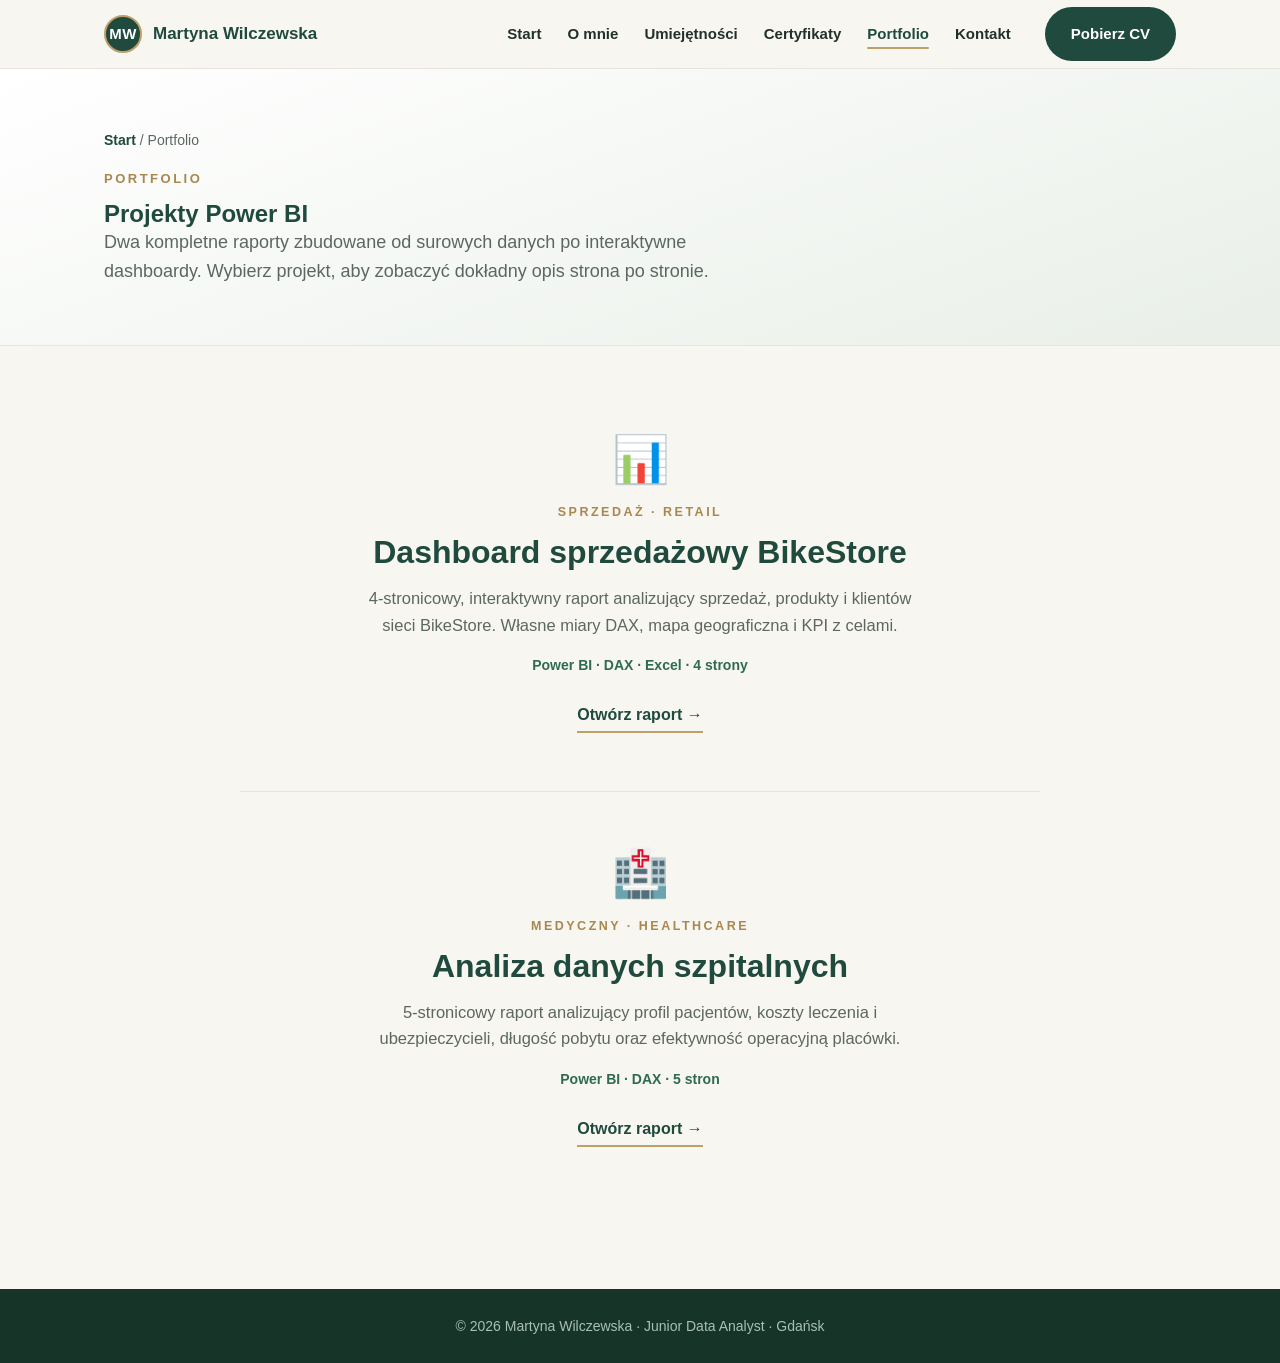
==== portfolio.html @ d8413c9f "Strona-portfolio Martyny Wilczewskiej (Junior Data Analyst) Strona glowna, portfolio i dwie strony r" ====
<!DOCTYPE html>
<html lang="pl">
<head>
<meta charset="UTF-8">
<meta name="viewport" content="width=device-width, initial-scale=1.0">
<title>Portfolio | Martyna Wilczewska</title>
<meta name="description" content="Portfolio raportów Power BI: dashboard sprzedażowy BikeStore i analiza danych szpitalnych.">
<link rel="stylesheet" href="style.css">
<script>document.documentElement.classList.add('js');</script>
</head>
<body>

<header class="nav">
  <div class="container nav-inner">
    <a class="brand" href="index.html"><span class="logo">MW</span> Martyna Wilczewska</a>
    <button class="burger" aria-label="Menu"><span></span><span></span><span></span></button>
    <ul class="nav-links">
      <li><a href="index.html#start">Start</a></li>
      <li><a href="index.html#o-mnie">O mnie</a></li>
      <li><a href="index.html#umiejetnosci">Umiejętności</a></li>
      <li><a href="index.html#certyfikaty">Certyfikaty</a></li>
      <li><a href="portfolio.html" class="active nav-portfolio">Portfolio</a></li>
      <li><a href="index.html#kontakt">Kontakt</a></li>
      <li class="nav-cta"><a class="btn btn-primary" href="CV_Martyna_Wilczewska.pdf" download>Pobierz CV</a></li>
    </ul>
  </div>
</header>

<section class="page-hero">
  <div class="container">
    <div class="crumbs"><a href="index.html">Start</a> / Portfolio</div>
    <span class="eyebrow">Portfolio</span>
    <h1 class="title">Projekty Power BI</h1>
    <p class="lead">Dwa kompletne raporty zbudowane od surowych danych po interaktywne dashboardy. Wybierz projekt, aby zobaczyć dokładny opis strona po stronie.</p>
  </div>
</section>

<section>
  <div class="container">
    <div class="proj-list">

      <article class="proj-item reveal">
        <div class="proj-ic">📊</div>
        <span class="proj-label">Sprzedaż · Retail</span>
        <h2>Dashboard sprzedażowy BikeStore</h2>
        <p class="desc">4-stronicowy, interaktywny raport analizujący sprzedaż, produkty i klientów sieci BikeStore. Własne miary DAX, mapa geograficzna i KPI z celami.</p>
        <p class="proj-tags">Power BI · DAX · Excel · 4 strony</p>
        <a class="proj-open" href="raport-bikestore.html">Otwórz raport →</a>
      </article>

      <article class="proj-item reveal">
        <div class="proj-ic">🏥</div>
        <span class="proj-label">Medyczny · Healthcare</span>
        <h2>Analiza danych szpitalnych</h2>
        <p class="desc">5-stronicowy raport analizujący profil pacjentów, koszty leczenia i ubezpieczycieli, długość pobytu oraz efektywność operacyjną placówki.</p>
        <p class="proj-tags">Power BI · DAX · 5 stron</p>
        <a class="proj-open" href="raport-medyczny.html">Otwórz raport →</a>
      </article>

    </div>
  </div>
</section>

<footer class="footer">
  <div class="container">© <span data-year></span> Martyna Wilczewska · Junior Data Analyst · Gdańsk</div>
</footer>

<script src="script.js"></script>
</body>
</html>
---- style.css ----
/* ===== Martyna Wilczewska - strona portfolio =====
   Paleta: jasne tło + butelkowa zieleń + beż (spójne z CV) */
:root{
  --green:#1f4a3d;
  --green-d:#163528;
  --green-l:#2f6b53;
  --beige:#bfa06a;
  --beige-d:#a8884f;
  --bg:#f7f6f1;
  --card:#ffffff;
  --text:#22302a;
  --muted:#5c6760;
  --line:#e6e4dc;
  --shadow:0 10px 30px rgba(31,74,61,.08);
  --shadow-h:0 18px 44px rgba(31,74,61,.16);
  --radius:16px;
}
*{margin:0;padding:0;box-sizing:border-box;}
html{scroll-behavior:smooth;scroll-padding-top:84px;}
body{
  font-family:"Segoe UI","Inter","Helvetica Neue",Arial,sans-serif;
  color:var(--text);background:var(--bg);line-height:1.6;
  -webkit-font-smoothing:antialiased;
}
a{color:inherit;text-decoration:none;}
img{max-width:100%;display:block;}
.container{max-width:1120px;margin:0 auto;padding:0 24px;}
section{padding:84px 0;}
.muted{color:var(--muted);}

/* ---- typografia sekcji ---- */
.eyebrow{display:inline-block;font-size:13px;font-weight:700;letter-spacing:2.5px;
  text-transform:uppercase;color:var(--beige-d);margin-bottom:10px;}
h1,h2,h3{line-height:1.15;color:var(--green);font-weight:800;}
h2.title{font-size:clamp(26px,4vw,40px);margin-bottom:14px;}
.lead{font-size:18px;color:var(--muted);max-width:680px;}
.section-head{margin-bottom:46px;}
.center{text-align:center;}
.center .lead{margin-left:auto;margin-right:auto;}

/* ---- przyciski ---- */
.btn{display:inline-flex;align-items:center;gap:9px;padding:13px 24px;border-radius:999px;
  font-weight:700;font-size:15px;border:2px solid transparent;cursor:pointer;transition:.25s;}
.btn-primary{background:var(--green);color:#fff;}
.btn-primary:hover{background:var(--green-d);transform:translateY(-2px);box-shadow:var(--shadow-h);}
.btn-outline{background:transparent;color:var(--green);border-color:var(--green);}
.btn-outline:hover{background:var(--green);color:#fff;transform:translateY(-2px);}
.btn-gold{background:var(--beige);color:#2a2308;}
.btn-gold:hover{background:var(--beige-d);transform:translateY(-2px);box-shadow:var(--shadow-h);}

/* ---- NAV ---- */
.nav{position:sticky;top:0;z-index:50;background:rgba(247,246,241,.86);
  backdrop-filter:blur(10px);border-bottom:1px solid var(--line);}
.nav-inner{display:flex;align-items:center;justify-content:space-between;height:68px;}
.brand{display:flex;align-items:center;gap:11px;font-weight:800;color:var(--green);font-size:17px;}
.brand .logo{width:38px;height:38px;border-radius:50%;background:var(--green);color:#fff;
  display:grid;place-items:center;font-size:15px;letter-spacing:.5px;border:2px solid var(--beige);}
.nav-links{display:flex;align-items:center;gap:26px;list-style:none;}
.nav-links a{font-weight:600;color:var(--text);font-size:15px;transition:.2s;}
.nav-links a:hover,.nav-links a.active{color:var(--green);}
/* przycisk CV w navie zawsze z białym tekstem (nadpisuje regułę linków) */
.nav-links a.btn-primary,.nav-links a.btn-primary:hover{color:#fff;}
.nav-cta{margin-left:8px;}
/* wyróżniona zakładka Portfolio */
.nav-links a.nav-portfolio{color:var(--green);font-weight:800;position:relative;}
.nav-links a.nav-portfolio::after{content:"";position:absolute;left:0;right:0;bottom:-7px;height:2px;
  background:var(--beige);border-radius:2px;}
.burger{display:none;background:none;border:0;cursor:pointer;width:42px;height:42px;}
.burger span{display:block;width:24px;height:2px;background:var(--green);margin:5px auto;transition:.3s;}

/* ---- HERO ---- */
.hero{position:relative;overflow:hidden;padding:72px 0 90px;
  background:linear-gradient(160deg,#ffffff 0%,#f1f4ef 60%,#e9efe8 100%);}
.hero-grid{display:grid;grid-template-columns:1.15fr .85fr;gap:50px;align-items:center;position:relative;z-index:2;}
.hero h1{font-size:clamp(34px,5.4vw,56px);}
.hero .role{display:inline-block;margin:14px 0 18px;color:var(--green-l);font-weight:700;
  letter-spacing:3px;text-transform:uppercase;font-size:clamp(14px,1.6vw,18px);}
.hero .desc{font-size:18px;color:var(--muted);max-width:540px;margin-bottom:28px;}
.hero-actions{display:flex;gap:14px;flex-wrap:wrap;}
.hero-photo{justify-self:center;position:relative;}
.hero-photo .ring{width:min(330px,72vw);aspect-ratio:1;border-radius:50%;overflow:hidden;
  border:6px solid #fff;box-shadow:var(--shadow-h);background:var(--green);}
.hero-photo .ring img{width:100%;height:100%;object-fit:cover;object-position:center 22%;}
.hero-photo .pill{position:absolute;background:#fff;border-radius:14px;padding:10px 14px;
  box-shadow:var(--shadow);font-weight:700;color:var(--green);font-size:14px;display:flex;gap:8px;align-items:center;}
.hero-photo .pill .dot{width:9px;height:9px;border-radius:50%;background:var(--beige);}
.hero-photo .pill.p1{top:18px;left:-6px;}
.hero-photo .pill.p2{bottom:26px;right:-10px;}
/* motyw danych na dole hero */
.hero-chart{position:absolute;left:0;right:0;bottom:0;height:120px;z-index:1;opacity:.5;}

/* ---- liczniki ---- */
.stats{background:var(--green);color:#fff;padding:64px 0;}
.stats .row{display:grid;grid-template-columns:repeat(4,1fr);gap:24px;text-align:center;}
.stat .num{font-size:clamp(30px,4vw,46px);font-weight:800;color:#fff;}
.stat .num .suf{color:var(--beige);}
.stat .lab{color:#cfe0d6;font-size:14px;font-weight:600;letter-spacing:.4px;margin-top:4px;}

/* ---- O mnie ---- */
.about-grid{display:grid;grid-template-columns:1.25fr .75fr;gap:56px;align-items:start;}
.about p{margin-bottom:15px;font-size:16.5px;}
.about .hl{color:var(--green);font-weight:700;}
.do-title{font-size:13px;font-weight:700;letter-spacing:1.8px;text-transform:uppercase;
  color:var(--beige-d);margin-bottom:14px;}
.do-list{list-style:none;}
.do-list li{position:relative;padding:11px 0 11px 30px;border-top:1px solid var(--line);
  font-weight:600;color:var(--text);}
.do-list li:first-child{border-top:0;}
.do-list li::before{content:"✓";position:absolute;left:2px;top:11px;color:var(--green);font-weight:800;}

/* ---- Umiejętności ---- */
.skills{background:#fff;}
.skill-grid{display:grid;grid-template-columns:repeat(3,1fr);gap:40px 48px;}
/* bez kontenerów: cienka linia akcentu u góry, dużo światła */
.skill{padding-top:20px;border-top:2px solid var(--line);transition:border-color .25s;}
.skill:hover{border-top-color:var(--beige);}
.skill .ic{font-size:30px;line-height:1;margin-bottom:12px;}
.skill h3{font-size:18px;margin-bottom:8px;transition:color .2s;}
.skill:hover h3{color:var(--beige-d);}
.skill p{font-size:14.5px;color:var(--muted);}

/* ---- Certyfikaty ---- */
.cert-info{background:#eef2ec;border:1px solid var(--line);border-left:5px solid var(--beige);
  border-radius:12px;padding:20px 22px;margin-bottom:34px;}
.cert-info b{color:var(--green);}
.cert-gallery{display:grid;grid-template-columns:repeat(3,1fr);gap:20px;}
.cert-thumb{background:#fff;border:1px solid var(--line);border-radius:12px;padding:10px;
  cursor:pointer;transition:.25s;box-shadow:var(--shadow);}
.cert-thumb:hover{transform:translateY(-4px);box-shadow:var(--shadow-h);}
.cert-thumb img{border-radius:6px;}
.cert-thumb .cap{font-size:13px;color:var(--muted);font-weight:600;margin-top:9px;text-align:center;}

/* lightbox */
.lightbox{position:fixed;inset:0;background:rgba(20,30,25,.88);display:none;
  align-items:center;justify-content:center;z-index:100;padding:30px;cursor:zoom-out;}
.lightbox.open{display:flex;}
.lightbox img{max-width:95%;max-height:90vh;border-radius:8px;box-shadow:0 20px 60px rgba(0,0,0,.5);}
.lightbox .close{position:absolute;top:20px;right:28px;color:#fff;font-size:40px;cursor:pointer;line-height:1;}

/* ---- Portfolio (bez kontenerów, wyśrodkowane) ---- */
.proj-list{max-width:800px;margin:0 auto;}
.proj-item{text-align:center;padding:58px 0;border-top:1px solid var(--line);}
.proj-item:first-child{border-top:0;padding-top:6px;}
.proj-ic{font-size:46px;line-height:1;margin-bottom:16px;}
.proj-label{display:inline-block;font-size:12.5px;letter-spacing:2.5px;text-transform:uppercase;
  color:var(--beige-d);font-weight:700;margin-bottom:12px;}
.proj-item h2{font-size:clamp(24px,3.6vw,32px);margin-bottom:14px;}
.proj-item .desc{color:var(--muted);max-width:580px;margin:0 auto 16px;font-size:16.5px;}
.proj-tags{color:var(--green-l);font-weight:600;font-size:14px;margin-bottom:26px;}
.proj-open{display:inline-flex;align-items:center;gap:8px;font-weight:700;color:var(--green);
  border-bottom:2px solid var(--beige);padding-bottom:3px;transition:.2s;}
.proj-open:hover{gap:13px;color:var(--green-d);}

/* ---- Kontakt ---- */
.contact{background:var(--green);color:#fff;text-align:center;}
.contact h2{color:#fff;}
.contact .lead{color:#d3e2d9;margin:0 auto 28px;}
.contact-actions{display:flex;gap:14px;justify-content:center;flex-wrap:wrap;}

/* ---- Stopka ---- */
.footer{background:var(--green-d);color:#a9c0b3;text-align:center;padding:26px 0;font-size:14px;}
.footer a{color:var(--beige);}

/* ---- reveal animacja ---- */
.reveal{opacity:0;transform:translateY(26px);transition:opacity .7s ease,transform .7s ease;}
.reveal.in{opacity:1;transform:none;}
/* fallback: bez JS (albo gdy JS padnie) cała treść widoczna */
html:not(.js) .reveal{opacity:1!important;transform:none!important;}
.d1{transition-delay:.08s}.d2{transition-delay:.16s}.d3{transition-delay:.24s}.d4{transition-delay:.32s}

/* ---- strony raportów ---- */
.page-hero{background:linear-gradient(160deg,#ffffff,#e9efe8);padding:60px 0;border-bottom:1px solid var(--line);}
.crumbs{font-size:14px;color:var(--muted);margin-bottom:14px;}
.crumbs a{color:var(--green);font-weight:600;}
.report-section{max-width:900px;margin:0 auto;}
.report-section h2{margin-bottom:14px;}
.report-section h3{font-size:20px;margin:34px 0 12px;}
.report-section p{margin-bottom:12px;}
.report-section ul{margin:0 0 16px 22px;}
.report-section li{margin-bottom:6px;}
.shot{margin:22px 0 6px;}
.shot img{width:100%;display:block;border-radius:12px;box-shadow:var(--shadow-h);border:1px solid var(--line);}
.shot .ph{aspect-ratio:16/9;border:2px dashed #c9cfc6;border-radius:12px;display:grid;place-items:center;
  color:var(--muted);font-weight:600;text-align:center;background:#fbfcfa;padding:20px;}
.shot .cap{font-size:13.5px;color:var(--muted);margin-top:10px;text-align:center;}
/* osadzony żywy raport Power BI */
.embed{position:relative;aspect-ratio:16/10;border-radius:12px;overflow:hidden;
  box-shadow:var(--shadow-h);border:1px solid var(--line);margin:20px 0;background:#eef2ec;}
.embed iframe{position:absolute;inset:0;width:100%;height:100%;border:0;}
.note{background:#fff7e6;border:1px solid #f0e2bd;border-radius:10px;padding:14px 16px;
  color:#7a6320;font-size:14px;margin:18px 0;}

/* ---- RESPONSYWNOŚĆ ---- */
@media(max-width:880px){
  .nav-links{position:fixed;top:68px;right:0;width:240px;height:calc(100vh - 68px);
    background:#fff;flex-direction:column;align-items:flex-start;padding:24px;gap:18px;
    box-shadow:-10px 0 30px rgba(0,0,0,.12);transform:translateX(110%);transition:.3s;}
  .nav-links.open{transform:none;}
  .burger{display:block;}
  .hero-grid,.about-grid{grid-template-columns:1fr;}
  .hero-photo{order:-1;}
  .skill-grid,.cert-gallery{grid-template-columns:1fr 1fr;}
  .proj-grid{grid-template-columns:1fr;}
  .stats .row{grid-template-columns:1fr 1fr;gap:30px 12px;}
}
@media(max-width:520px){
  .skill-grid,.cert-gallery{grid-template-columns:1fr;}
  section{padding:60px 0;}
}
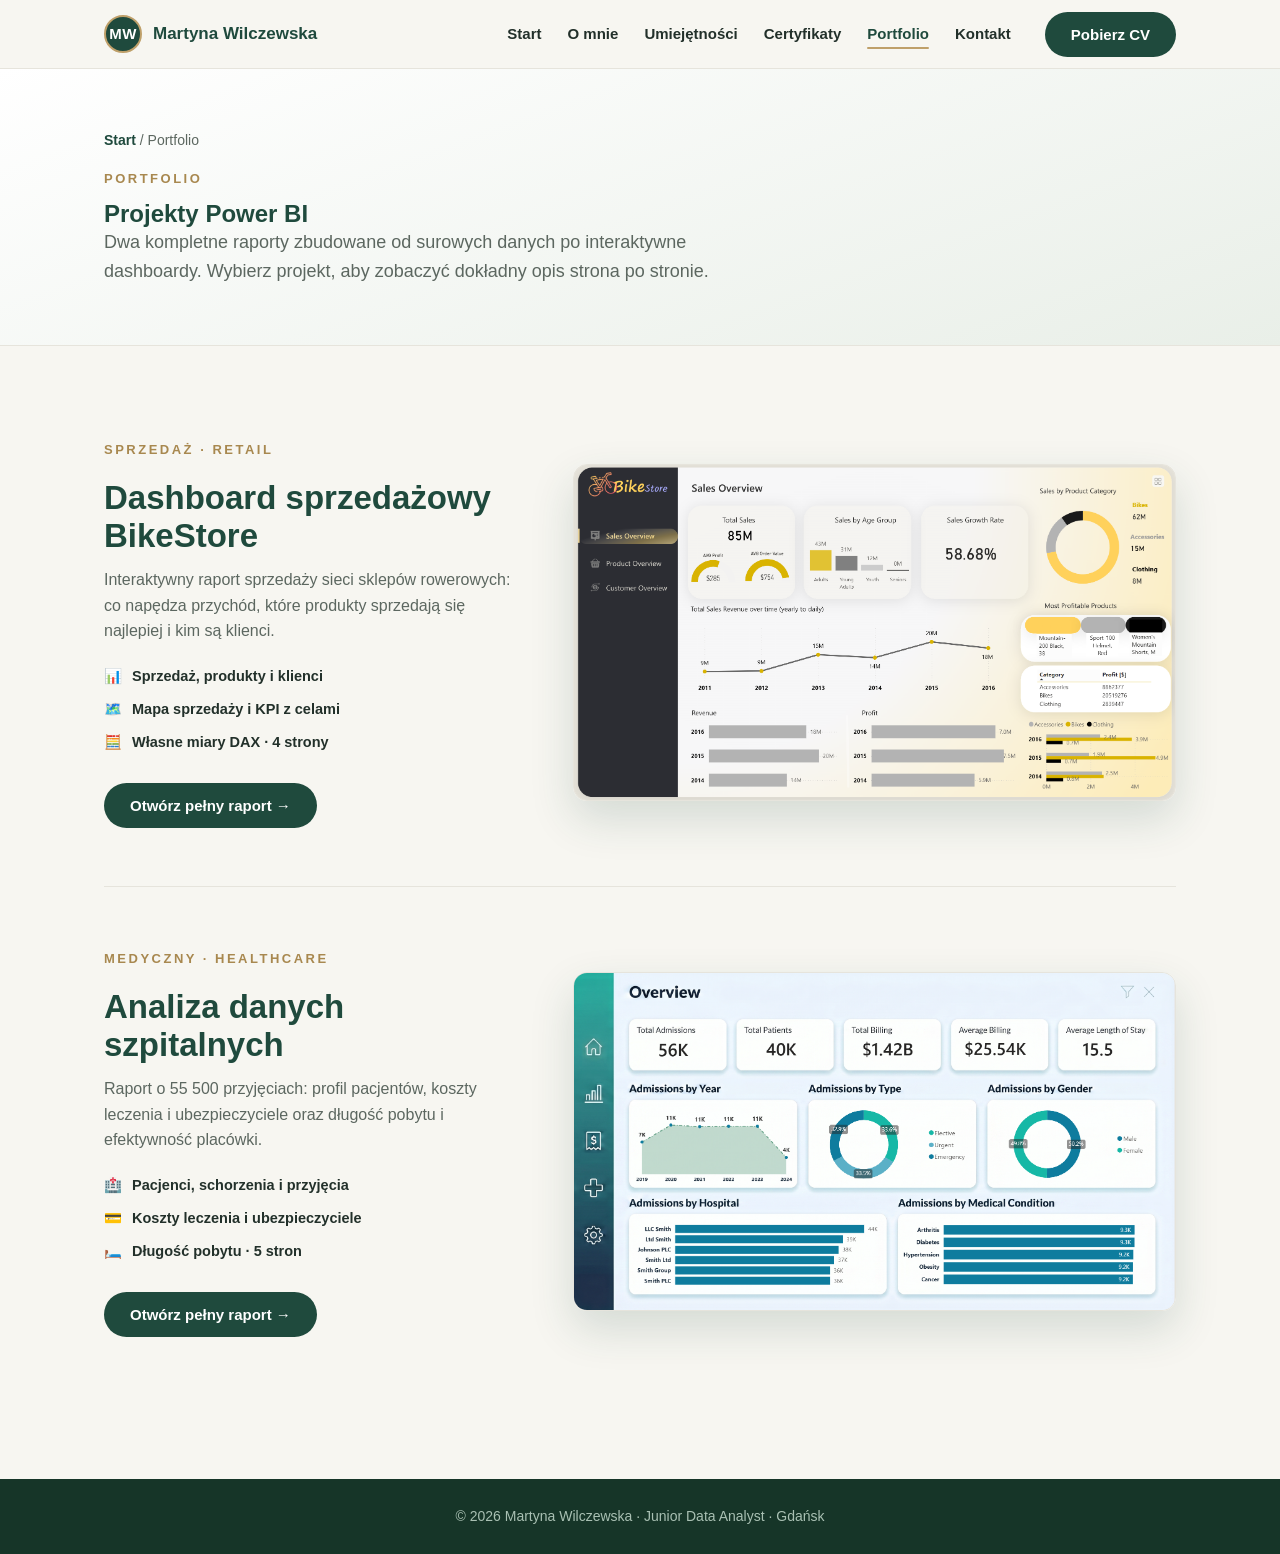
==== commit 230e1092: "Portfolio: bloki 2-kolumnowe (krotki opis + zrzut dashboardu + link), bardziej zachecajacy uklad Co-" ====
--- a/portfolio.html
+++ b/portfolio.html
@@ -37,24 +37,36 @@
 
 <section>
   <div class="container">
-    <div class="proj-list">
+    <div class="pf-list">
 
-      <article class="proj-item reveal">
-        <div class="proj-ic">📊</div>
-        <span class="proj-label">Sprzedaż · Retail</span>
-        <h2>Dashboard sprzedażowy BikeStore</h2>
-        <p class="desc">4-stronicowy, interaktywny raport analizujący sprzedaż, produkty i klientów sieci BikeStore. Własne miary DAX, mapa geograficzna i KPI z celami.</p>
-        <p class="proj-tags">Power BI · DAX · Excel · 4 strony</p>
-        <a class="proj-open" href="raport-bikestore.html">Otwórz raport →</a>
+      <article class="pf-block reveal">
+        <div class="pf-text">
+          <span class="eyebrow">Sprzedaż · Retail</span>
+          <h2>Dashboard sprzedażowy BikeStore</h2>
+          <p>Interaktywny raport sprzedaży sieci sklepów rowerowych: co napędza przychód, które produkty sprzedają się najlepiej i kim są klienci.</p>
+          <ul class="pf-points">
+            <li><span>📊</span> Sprzedaż, produkty i klienci</li>
+            <li><span>🗺️</span> Mapa sprzedaży i KPI z celami</li>
+            <li><span>🧮</span> Własne miary DAX · 4 strony</li>
+          </ul>
+          <a class="btn btn-primary" href="raport-bikestore.html">Otwórz pełny raport →</a>
+        </div>
+        <a class="pf-shot" href="raport-bikestore.html"><img src="img/raport-bikestore/bike-2.png" alt="Dashboard BikeStore: Sales Overview"></a>
       </article>
 
-      <article class="proj-item reveal">
-        <div class="proj-ic">🏥</div>
-        <span class="proj-label">Medyczny · Healthcare</span>
-        <h2>Analiza danych szpitalnych</h2>
-        <p class="desc">5-stronicowy raport analizujący profil pacjentów, koszty leczenia i ubezpieczycieli, długość pobytu oraz efektywność operacyjną placówki.</p>
-        <p class="proj-tags">Power BI · DAX · 5 stron</p>
-        <a class="proj-open" href="raport-medyczny.html">Otwórz raport →</a>
+      <article class="pf-block reveal">
+        <div class="pf-text">
+          <span class="eyebrow">Medyczny · Healthcare</span>
+          <h2>Analiza danych szpitalnych</h2>
+          <p>Raport o 55 500 przyjęciach: profil pacjentów, koszty leczenia i ubezpieczyciele oraz długość pobytu i efektywność placówki.</p>
+          <ul class="pf-points">
+            <li><span>🏥</span> Pacjenci, schorzenia i przyjęcia</li>
+            <li><span>💳</span> Koszty leczenia i ubezpieczyciele</li>
+            <li><span>🛏️</span> Długość pobytu · 5 stron</li>
+          </ul>
+          <a class="btn btn-primary" href="raport-medyczny.html">Otwórz pełny raport →</a>
+        </div>
+        <a class="pf-shot" href="raport-medyczny.html"><img src="img/raport-medyczny/med-2.png" alt="Dashboard medyczny: Overview"></a>
       </article>
 
     </div>
--- a/style.css
+++ b/style.css
@@ -40,7 +40,8 @@
 
 /* ---- przyciski ---- */
 .btn{display:inline-flex;align-items:center;gap:9px;padding:13px 24px;border-radius:999px;
-  font-weight:700;font-size:15px;border:2px solid transparent;cursor:pointer;transition:.25s;}
+  font-weight:700;font-size:15px;border:2px solid transparent;cursor:pointer;transition:.25s;
+  font-family:inherit;line-height:1;}
 .btn-primary{background:var(--green);color:#fff;}
 .btn-primary:hover{background:var(--green-d);transform:translateY(-2px);box-shadow:var(--shadow-h);}
 .btn-outline{background:transparent;color:var(--green);border-color:var(--green);}
@@ -90,11 +91,16 @@
 .hero-chart{position:absolute;left:0;right:0;bottom:0;height:120px;z-index:1;opacity:.5;}
 
 /* ---- liczniki ---- */
-.stats{background:var(--green);color:#fff;padding:64px 0;}
-.stats .row{display:grid;grid-template-columns:repeat(4,1fr);gap:24px;text-align:center;}
-.stat .num{font-size:clamp(30px,4vw,46px);font-weight:800;color:#fff;}
-.stat .num .suf{color:var(--beige);}
-.stat .lab{color:#cfe0d6;font-size:14px;font-weight:600;letter-spacing:.4px;margin-top:4px;}
+.stats{background:var(--green);color:#fff;padding:74px 0;}
+.stats .row{display:grid;grid-template-columns:repeat(4,1fr);gap:0;text-align:center;}
+.stat{position:relative;padding:6px 16px;}
+.stat + .stat::before{content:"";position:absolute;left:0;top:12%;height:76%;width:1px;
+  background:rgba(255,255,255,.16);}
+.stat .num{font-size:clamp(48px,6.8vw,76px);font-weight:800;color:var(--beige);line-height:1;
+  letter-spacing:-1.5px;font-variant-numeric:tabular-nums;}
+.stat .num .suf{color:#fff;}
+.stat .lab{color:#d3e2d9;font-size:13px;font-weight:700;letter-spacing:.8px;margin-top:12px;
+  text-transform:uppercase;}
 
 /* ---- O mnie ---- */
 .about-grid{display:grid;grid-template-columns:1.25fr .75fr;gap:56px;align-items:start;}
@@ -114,10 +120,18 @@
 /* bez kontenerów: cienka linia akcentu u góry, dużo światła */
 .skill{padding-top:20px;border-top:2px solid var(--line);transition:border-color .25s;}
 .skill:hover{border-top-color:var(--beige);}
-.skill .ic{font-size:30px;line-height:1;margin-bottom:12px;}
+.skill .ic{width:48px;height:48px;margin-bottom:14px;}
+.skill .ic svg{width:100%;height:100%;display:block;}
 .skill h3{font-size:18px;margin-bottom:8px;transition:color .2s;}
 .skill:hover h3{color:var(--beige-d);}
 .skill p{font-size:14.5px;color:var(--muted);}
+/* dodatkowe kompetencje pod 3 narzędziami (bez ikon, czysty tekst) */
+.skills-extra{margin-top:48px;text-align:center;max-width:780px;margin-left:auto;margin-right:auto;}
+.skills-extra .extra-title{font-size:13px;font-weight:700;letter-spacing:1.8px;text-transform:uppercase;
+  color:var(--beige-d);margin-bottom:12px;}
+.skills-extra .extra-line{color:var(--muted);font-size:16.5px;line-height:1.75;}
+.skills-extra .extra-line b{color:var(--green);font-weight:700;}
+.skills-extra .sep{color:var(--beige);font-weight:800;padding:0 10px;}
 
 /* ---- Certyfikaty ---- */
 .cert-info{background:#eef2ec;border:1px solid var(--line);border-left:5px solid var(--beige);
@@ -150,6 +164,19 @@
 .proj-open{display:inline-flex;align-items:center;gap:8px;font-weight:700;color:var(--green);
   border-bottom:2px solid var(--beige);padding-bottom:3px;transition:.2s;}
 .proj-open:hover{gap:13px;color:var(--green-d);}
+
+/* Portfolio: blok 2-kolumnowy (tekst + zrzut dashboardu) */
+.pf-block{display:grid;grid-template-columns:0.82fr 1.18fr;gap:50px;align-items:center;
+  padding:58px 0;border-top:1px solid var(--line);}
+.pf-block:first-child{border-top:0;padding-top:6px;}
+.pf-text h2{font-size:clamp(24px,3.2vw,33px);margin:8px 0 12px;}
+.pf-text p{color:var(--muted);font-size:16px;margin-bottom:16px;}
+.pf-points{list-style:none;margin:0 0 24px;}
+.pf-points li{padding:5px 0;color:var(--text);font-weight:600;font-size:14.5px;display:flex;gap:10px;align-items:center;}
+.pf-shot{display:block;border-radius:14px;overflow:hidden;box-shadow:var(--shadow-h);
+  border:1px solid var(--line);transition:transform .25s;}
+.pf-shot:hover{transform:translateY(-5px);}
+.pf-shot img{width:100%;display:block;}
 
 /* ---- Kontakt ---- */
 .contact{background:var(--green);color:#fff;text-align:center;}
@@ -201,7 +228,9 @@
   .hero-photo{order:-1;}
   .skill-grid,.cert-gallery{grid-template-columns:1fr 1fr;}
   .proj-grid{grid-template-columns:1fr;}
-  .stats .row{grid-template-columns:1fr 1fr;gap:30px 12px;}
+  .pf-block{grid-template-columns:1fr;gap:26px;padding:40px 0;}
+  .stats .row{grid-template-columns:1fr 1fr;gap:36px 12px;}
+  .stat + .stat::before{display:none;}
 }
 @media(max-width:520px){
   .skill-grid,.cert-gallery{grid-template-columns:1fr;}
